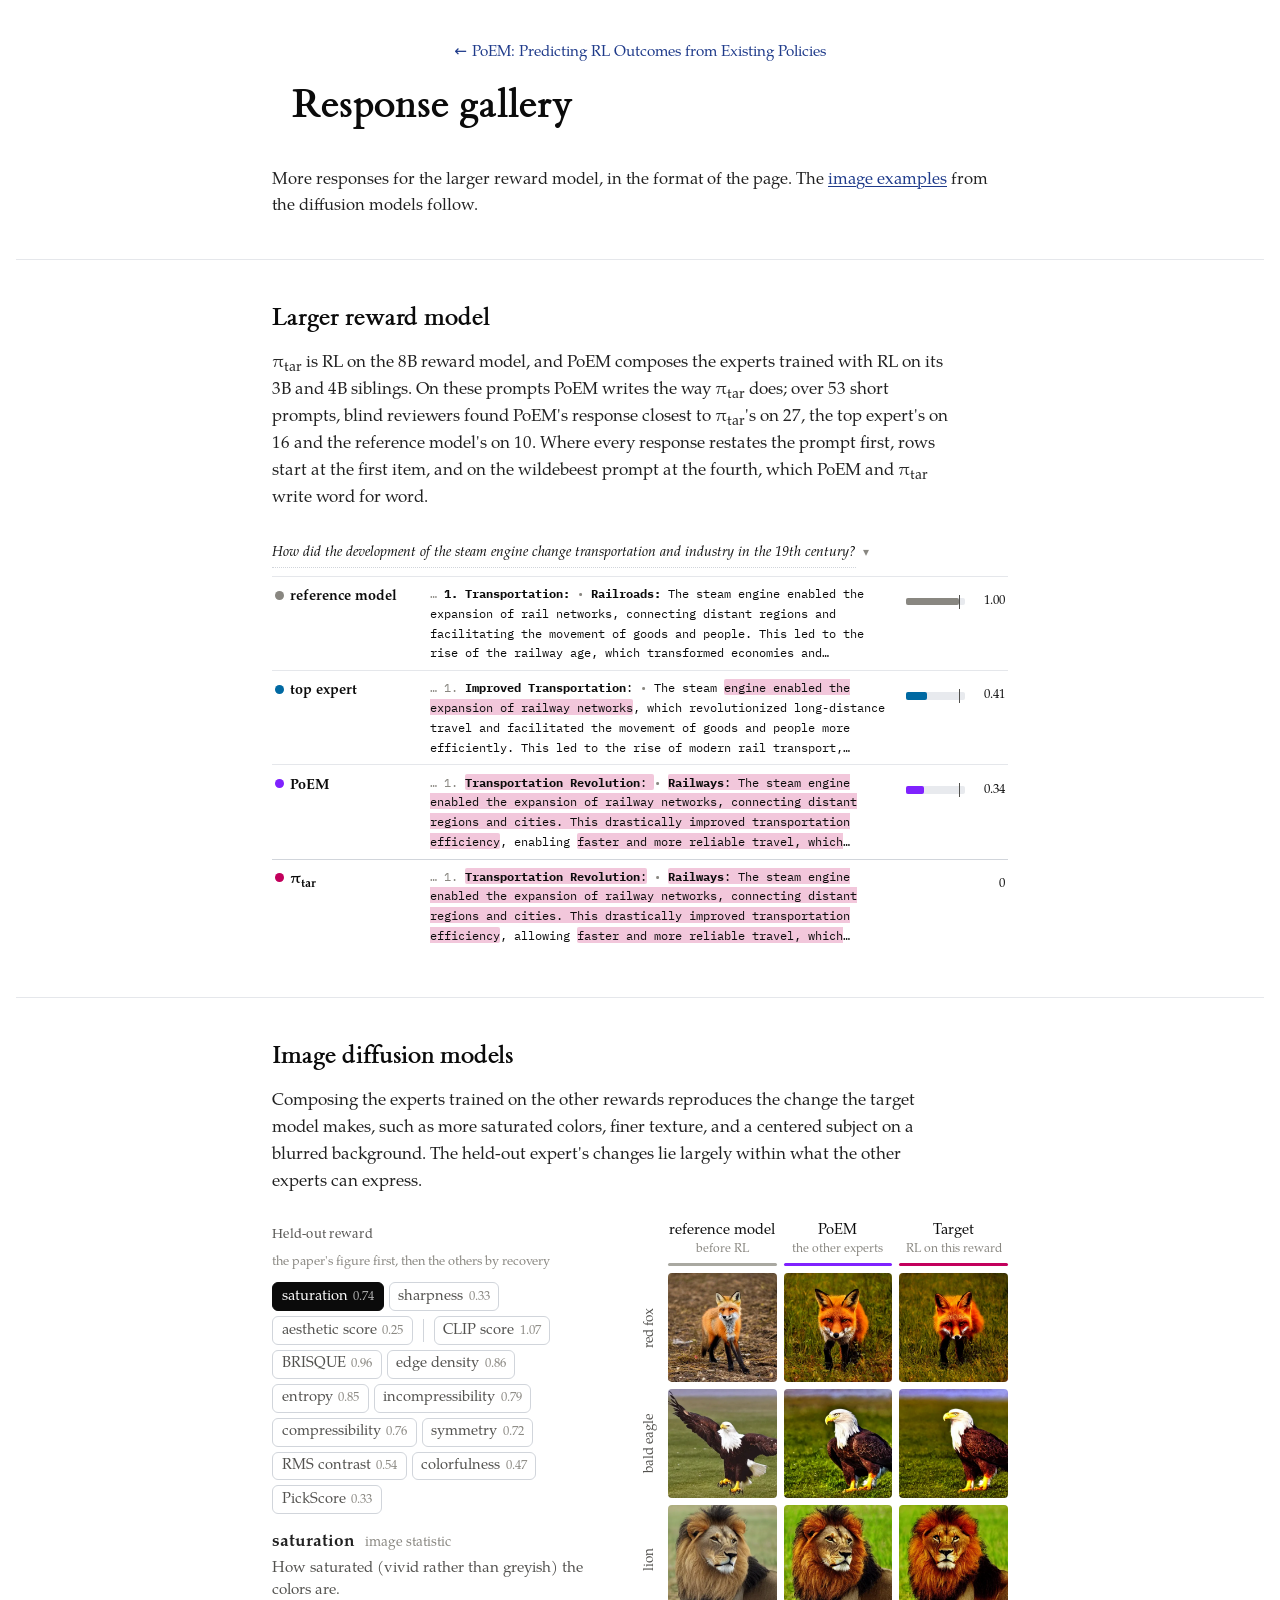
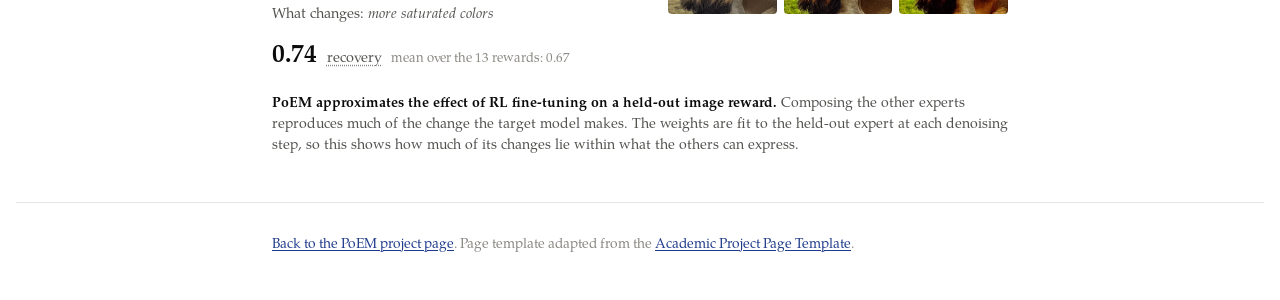
==== gallery.html @ 6954537d "PoEM project page Co-Authored-By: Claude Opus 5.5 <noreply@anthropic.com>" ====
<!doctype html>
<html lang="en">
<head>
<script>document.documentElement.setAttribute("data-theme", "light");</script>

<meta charset="utf-8">
<meta name="viewport" content="width=device-width, initial-scale=1, viewport-fit=cover">
<title>PoEM response gallery</title>
<meta name="description" content="More held-out responses from the PoEM paper, and the image diffusion examples.">
<style>:root{color-scheme:light;padding-top:env(safe-area-inset-top,0px);padding-bottom:env(safe-area-inset-bottom,0px)}
body{margin:0;font:14px system-ui,sans-serif}img{max-width:100%}[hidden]{display:none!important}</style>
<link rel="preconnect" href="https://fonts.googleapis.com">
<link rel="preconnect" href="https://fonts.gstatic.com" crossorigin>
<link rel="stylesheet" href="https://fonts.googleapis.com/css2?family=IBM+Plex+Mono:ital,wght@0,400;0,600;1,400&display=swap">
<link rel="stylesheet" href="static/css/fonts.css">
<link rel="stylesheet" href="static/css/site.css">
<link rel="stylesheet" href="static/css/diffusion.css">
<link rel="stylesheet" href="static/css/lineup.css">
<link rel="stylesheet" href="static/css/v4viz.css">
<link rel="stylesheet" href="static/css/paper.css">
<link rel="stylesheet" href="static/css/simple.css">
<link rel="stylesheet" href="static/css/typography.css">
<link rel="stylesheet" href="static/css/etbook.css">
<style>:root{--serif:"Iowan Old Style", "Iowan Old Style BT", "Pagella Web", Palatino, Georgia, serif;}h1,h2,h3{font-family:"ET Book", "Pagella Web", Palatino, Georgia, serif;}body{font-size:17px;line-height:27px;}</style>
</head>
<body>
<div class="page">

<header class="hero hero-gallery">
  <p class="back"><a href="./">PoEM: Predicting RL Outcomes from Existing Policies</a></p>
  <h1>Response gallery</h1>
  <div class="tldr">
    More responses for the larger reward model, in the format of the page. The <a href="#images">image examples</a> from the diffusion models follow.
  </div>
</header>

<section class="section" id="larger-rm">
  <div class="measure">
    <h2>Larger reward model</h2>
    <div class="prose">
      <p>π<sub>tar</sub> is RL on the 8B reward model, and PoEM composes the experts trained with RL on its 3B and 4B siblings. On these prompts PoEM writes the way π<sub>tar</sub> does; over 53 short prompts, blind reviewers found PoEM's response closest to π<sub>tar</sub>'s on 27, the top expert's on 16 and the reference model's on 10. Where every response restates the prompt first, rows start at the first item, and on the wildebeest prompt at the fourth, which PoEM and π<sub>tar</sub> write word for word.</p>
    </div>
  </div>
  <figure class="band">
    <div class="fig-body" data-component="lineup" data-src="static/data/lineup.json" data-set="gallery_bigrm"></div>
  </figure>
</section>

<section class="section" id="images">
  <div class="measure">
    <h2>Image diffusion models</h2>
    <div class="prose">
      <p>Composing the experts trained on the other rewards reproduces the change the target model makes, such as more saturated colors, finer texture, and a centered subject on a blurred background. The held-out expert's changes lie largely within what the other experts can express.</p>
    </div>
  </div>
  <figure class="band">
    <div class="fig-body" data-component="diffusion" data-src="static/data/diffusion.json"></div>
    <figcaption id="cap-diffusion"><b>PoEM approximates the effect of RL fine-tuning on a held&#8209;out image reward.</b> Composing the other experts reproduces much of the change the target model makes. The weights are fit to the held&#8209;out expert at each denoising step, so this shows how much of its changes lie within what the others can express.</figcaption>
  </figure>
</section>

<footer class="footer">
  <div class="measure">
    <p><a href="./">Back to the PoEM project page</a>. Page template adapted from the
    <a href="https://github.com/eliahuhorwitz/Academic-project-page-template" target="_blank" rel="noopener">Academic Project Page Template</a>.</p>
  </div>
</footer>

</div>
<script src="static/js/math.js"></script>
<script src="static/js/site.js"></script>
<script src="static/js/lineup.js"></script>
<script src="static/js/diffusion.js"></script>
</body>
</html>
---- static/css/fonts.css ----
@font-face {
  font-family: 'Pagella Web';
  font-style: normal;
  font-weight: 400;
  font-display: swap;
  src: url([data-uri]) format('woff2');
}
@font-face {
  font-family: 'Pagella Web';
  font-style: italic;
  font-weight: 400;
  font-display: swap;
  src: url([data-uri]) format('woff2');
}
@font-face {
  font-family: 'Pagella Web';
  font-style: normal;
  font-weight: 700;
  font-display: swap;
  src: url([data-uri]) format('woff2');
}
@font-face {
  font-family: 'Pagella Web';
  font-style: italic;
  font-weight: 700;
  font-display: swap;
  src: url([data-uri]) format('woff2');
}
---- static/css/site.css ----
:root {
  --bg: #ffffff;
  --surface: #f4f5f7;
  --surface-2: #eaecef;
  --ink: #16181d;
  --ink-2: #454a54;
  --muted: #6b7280;
  --line: #e5e7eb;
  --line-2: #d4d6db;
  --accent: #1e3a8a;
  --eyebrow: #0f766e;
  --focus: #2563eb;

  --ref: #a8a29e;
  --ref-strong: #78716c;
  --e1: #0069a2;
  --e2: #da7700;
  --poem: #7f22fe;
  --tar: #e30076;
  --poem-ink: #5d0ec0;
  --tar-ink: #c2005c;
  --e1-ink: #005986;
  --e2-ink: #953d00;

  --serif: 'Pagella Web', 'TeX Gyre Pagella', 'Palatino Linotype', Palatino, 'URW Palladio L', 'Book Antiqua', Georgia, serif;
  --mono: 'IBM Plex Mono', ui-monospace, 'SF Mono', Menlo, Consolas, 'Liberation Mono', monospace;

  --measure: 46rem;
  --prose: 39rem;
  --band: 60rem;
  --step--1: 0.875rem;
  --step-0: 1.0625rem;
  --step-1: 1.25rem;
  --step-2: 1.6rem;
  --step-3: clamp(1.9rem, 4.2vw, 2.65rem);
}
@media (prefers-color-scheme: dark) {
  :root:not([data-theme="light"]) {
    --bg: #15171c; --surface: #1c1f26; --surface-2: #252932;
    --ink: #ecebe7; --ink-2: #c5c2bb; --muted: #9b978f; --line: #2b2f37; --line-2: #3a3f49;
    --accent: #a5b8f3; --focus: #93b4ff; --eyebrow: #5fd0c2;
    --ref: #8a8580; --ref-strong: #a8a29e;
    --e1: #1a8ad0; --e2: #da7700; --poem: #9b5cff; --tar: #ef3f97;
    --poem-ink: #c4a7ff; --tar-ink: #f9a8d4; --e1-ink: #7dd3fc; --e2-ink: #fdba74;
    color-scheme: dark;
  }
}
:root[data-theme="dark"] {
  --bg: #15171c; --surface: #1c1f26; --surface-2: #252932;
  --ink: #ecebe7; --ink-2: #c5c2bb; --muted: #9b978f; --line: #2b2f37; --line-2: #3a3f49;
  --accent: #a5b8f3; --focus: #93b4ff; --eyebrow: #5fd0c2;
  --ref: #8a8580; --ref-strong: #a8a29e;
  --e1: #1a8ad0; --e2: #da7700; --poem: #9b5cff; --tar: #ef3f97;
  --poem-ink: #c4a7ff; --tar-ink: #f9a8d4; --e1-ink: #7dd3fc; --e2-ink: #fdba74;
  color-scheme: dark;
}

html { background: var(--bg); }
body {
  background: var(--bg);
  color: var(--ink);
  font-family: var(--serif);
  font-size: var(--step-0);
  line-height: 1.65;
  -webkit-font-smoothing: antialiased;
  text-rendering: optimizeLegibility;
}
.page {
  padding-left: max(16px, env(safe-area-inset-left, 0px));
  padding-right: max(16px, env(safe-area-inset-right, 0px));
}
a { color: var(--accent); text-decoration-thickness: 1px; text-underline-offset: 2px; }
a:hover { text-decoration-thickness: 2px; }
:focus-visible { outline: 2px solid var(--focus); outline-offset: 2px; border-radius: 3px; }
h1, h2, h3 { font-family: var(--serif); text-wrap: balance; color: var(--ink); }
p { margin: 0; }
p + p { margin-top: 0.9rem; }
em, i { font-style: italic; }
b, strong { font-weight: bold; }
sub, sup { line-height: 0; }
.num { font-variant-numeric: tabular-nums lining-nums; }

.role { white-space: nowrap; }
.role::before {
  content: ""; display: inline-block; width: 0.55em; height: 0.55em; border-radius: 2px;
  margin-right: 0.28em; vertical-align: 0.08em; background: var(--sw, var(--ink));
}
.role.ref { --sw: var(--ref); }
.role.e1 { --sw: var(--e1); color: var(--e1-ink); }
.role.e2 { --sw: var(--e2); color: var(--e2-ink); }
.role.poem { --sw: var(--poem); color: var(--poem-ink); }
.role.tar { --sw: var(--tar); color: var(--tar-ink); }

.measure { max-width: var(--measure); margin-inline: auto; }
.band { max-width: var(--measure); margin-inline: auto; }

.section { border-top: 1px solid var(--line); padding-block: 2.6rem 2.8rem; }
.section > .measure > h2, .section h2.sec {
  font-size: var(--step-2); line-height: 1.2; margin: 0 0 1.1rem; letter-spacing: -0.005em; font-weight: bold;
}
.lead { font-size: 1.12rem; color: var(--ink-2); }
.prose { display: grid; gap: 0.9rem; max-width: var(--prose); }
.prose p + p { margin-top: 0; }

.takeaway {
  max-width: var(--prose);
  margin-top: 1.6rem; padding: 0.7rem 1rem 0.75rem; border-radius: 6px;
  background: var(--surface); color: var(--ink-2); font-size: 0.98rem; line-height: 1.6;
}
.takeaway p { margin: 0; }

.hero { padding-block: 3.6rem 2.4rem; text-align: center; }
.hero h1 { font-size: var(--step-3); line-height: 1.2; margin: 0 auto 1.3rem; max-width: 52rem; font-weight: bold; }
@media (max-width: 600px) { .hero h1 { font-size: min(1.9rem, calc((100vw - 32px) / 15)); } }
.authors { font-size: 1.12rem; line-height: 1.85; display: flex; flex-wrap: wrap; justify-content: center; gap: 0 1.1rem; }
.authors a { text-decoration: none; }
.authors a:hover { text-decoration: underline; }
.affil { font-size: 0.98rem; color: var(--ink-2); margin-top: 0.15rem; }
.links { display: flex; flex-wrap: wrap; justify-content: center; gap: 0.5rem; margin-top: 1.4rem; }
.btn {
  display: inline-flex; align-items: center; gap: 0.4rem; font: inherit; font-size: 0.98rem; color: var(--ink-2);
  border: 1px solid var(--line-2); border-radius: 6px; padding: 0.32rem 0.95rem; text-decoration: none; background: transparent;
  cursor: pointer; transition: color 0.15s ease, border-color 0.15s ease;
}
.btn:hover { color: var(--accent); border-color: var(--accent); text-decoration: none; }
.btn .soon { font-size: 0.75rem; color: var(--muted); letter-spacing: 0.04em; }
.btn[data-placeholder] { pointer-events: none; border-style: dashed; }
.tldr {
  max-width: var(--measure); margin: 2.2rem auto 0; text-align: left;
  border-top: 1px solid var(--line); border-bottom: 1px solid var(--line); padding: 1.15rem 0.2rem 1.2rem;
  font-size: 1.04rem; line-height: 1.6;
}
.tldr .lbl { display: block; font-size: 1rem; font-weight: bold; color: var(--eyebrow); margin-bottom: 0.35rem; }

figure { margin: 1.6rem auto 0; }
.section > figure:first-child { margin-top: 0; }
figure.band { max-width: var(--measure); }
figure.band.band-demo { max-width: var(--band); }
.fig-body { min-width: 0; }
figcaption, .caption {
  max-width: var(--measure); margin: 0.85rem auto 0; font-size: 0.92rem; line-height: 1.55; color: var(--ink-2);
}
figcaption b:first-child, .caption b:first-child { color: var(--ink); }
.panel { background: var(--surface); border-radius: 10px; padding: 1.1rem 1.2rem; }
svg { overflow: visible; }
svg text { font-family: var(--serif); fill: var(--ink); }
.scroll-x { overflow-x: auto; -webkit-overflow-scrolling: touch; }

.eq { display: block; text-align: center; margin: 1.3rem auto; max-width: var(--measure); overflow-x: auto; overflow-y: hidden; color: var(--ink); padding-block: 0.2rem; }
.eq svg { max-width: none; }
.eq .eq-narrow { display: none; }
@media (max-width: 640px) { .eq .eq-wide { display: none; } .eq .eq-narrow { display: inline; } }
.eq-note { display: block; text-align: center; font-size: 0.88rem; color: var(--muted); margin-top: -0.6rem; margin-bottom: 1.2rem; }
.m { color: inherit; white-space: nowrap; }
.m svg { display: inline-block; }

.controls { display: flex; flex-wrap: wrap; gap: 0.6rem 1.2rem; align-items: center; }
.seg { display: inline-flex; border: 1px solid var(--line-2); border-radius: 7px; overflow: hidden; flex-wrap: wrap; }
.seg button {
  font: inherit; font-size: 0.92rem; color: var(--ink-2); background: transparent; border: 0; padding: 0.3rem 0.8rem; cursor: pointer;
  border-right: 1px solid var(--line-2);
}
.seg button:last-child { border-right: 0; }
.seg button[aria-pressed="true"] { background: var(--ink); color: var(--bg); }
.seg button:hover:not([aria-pressed="true"]) { background: var(--surface-2); }
label.ctl { font-size: 0.92rem; color: var(--ink-2); display: inline-flex; align-items: center; gap: 0.5rem; }
select {
  font: inherit; font-size: 0.92rem; color: var(--ink); background: var(--bg); border: 1px solid var(--line-2); border-radius: 6px;
  padding: 0.25rem 0.5rem; max-width: 100%;
}
input[type="range"] { accent-color: var(--ink); min-height: 24px; }
.hint { font-size: 0.86rem; color: var(--muted); }

.tip {
  position: fixed; z-index: 50; pointer-events: none; max-width: 18rem; padding: 0.45rem 0.6rem; border-radius: 6px;
  background: var(--ink); color: var(--bg); font-size: 0.84rem; line-height: 1.4; box-shadow: 0 4px 14px rgb(0 0 0 / 0.18);
}
.tip b { color: var(--bg); }

.resp { font-family: var(--mono); font-size: 0.84rem; line-height: 1.5; white-space: pre-wrap; overflow-wrap: anywhere; color: var(--ink); }

.bib-head { display: flex; align-items: center; justify-content: space-between; gap: 1rem; margin-bottom: 0.8rem; }
.bib-head h2 { margin: 0; font-size: var(--step-2); }
pre.bib {
  font-family: var(--mono); font-size: 0.84rem; line-height: 1.5;
  color: var(--ink-2); border: 1px solid var(--line); border-radius: 6px; padding: 0.9rem 1rem; overflow-x: auto; margin: 0; background: transparent;
}

.footer { border-top: 1px solid var(--line); padding-block: 1.8rem 2.6rem; font-size: 0.86rem; color: var(--muted); }

@media (prefers-reduced-motion: reduce) {
  *, *::before, *::after { animation-duration: 0.01ms !important; transition-duration: 0.01ms !important; scroll-behavior: auto !important; }
}

@media (max-width: 600px) {
  .hero { padding-block: 2.4rem 1.8rem; }
  .section { padding-block: 2rem 2.2rem; }
  .panel { padding: 0.9rem 0.8rem; border-radius: 8px; }
  .fig-body summary { padding-block: 0.35rem; }
}

:root { --poem-fit: color-mix(in srgb, var(--poem) 45%, #fff); }
figure.band-wide { max-width: 76rem; }
.sub { font-size: var(--step-1); line-height: 1.3; margin: 2.2rem 0 0.7rem; font-weight: bold; }
.table-wrap { margin: 1.4rem 0 0.4rem; }
table.results { width: 100%; border-collapse: collapse; font-size: 0.92rem; font-variant-numeric: tabular-nums lining-nums; }

table.results th, table.results td { padding: 0.32rem 0.55rem; border-bottom: 1px solid var(--line); text-align: right; white-space: nowrap; }
table.results thead th { color: var(--muted); font-weight: bold; font-size: 0.84rem; border-bottom: 1px solid var(--line-2); }
table.results thead tr:first-child th[colspan] { text-align: center; border-bottom: 1px solid var(--line); }
table.results tbody th { text-align: left; color: var(--ink); }
table.results td.best { color: var(--ink); font-weight: bold; }
table.results td.ref, table.results th.ref { color: var(--muted); }
table.results.bases td { white-space: normal; text-align: left; }
table.results.bases td:nth-child(2) { text-align: right; }
table.results.bases th { white-space: nowrap; }
table.results.bases thead th { text-align: left; }
table.results.bases thead th:nth-child(2) { text-align: right; }
@media (max-width: 600px) { table.results.bases { font-size: 0.84rem; } table.results.bases th, table.results.bases td { padding: 0.3rem 0.35rem; } }
.section > figure + .measure > .prose:first-child { margin-top: 1.9rem; }
.table-wrap + .prose { margin-top: 1.4rem; }
.table-wrap + .caption + .prose { margin-top: 1.6rem; }
@media (max-width: 600px) {

  .table-wrap {
    background:
      linear-gradient(90deg, var(--bg) 30%, transparent) left center / 24px 100% no-repeat local,
      linear-gradient(270deg, var(--bg) 30%, transparent) right center / 24px 100% no-repeat local,
      radial-gradient(farthest-side at 0 50%, color-mix(in srgb, var(--ink) 20%, transparent), transparent) left center / 12px 100% no-repeat scroll,
      radial-gradient(farthest-side at 100% 50%, color-mix(in srgb, var(--ink) 20%, transparent), transparent) right center / 12px 100% no-repeat scroll;
  }
}

details.more { margin: 1.4rem auto 0; }
details.more > summary { cursor: pointer; padding: 0.7rem 0; color: var(--ink-2); font-size: 0.95rem; list-style-position: inside;
  max-width: var(--measure); margin-inline: auto; border-top: 1px solid var(--line); border-bottom: 1px solid var(--line); }
details.more > summary:hover { color: var(--accent); }
details.more[open] > summary { color: var(--ink); }
details.more > figure.band:last-child { margin-bottom: 1.4rem; }
.more-link { margin-top: 1rem; }
.hero-gallery { padding-block: 2.4rem 1.2rem; }
.hero-gallery .back { font-size: 0.95rem; margin: 0 0 0.8rem; }
.hero-gallery .back a { text-decoration: none; }
.hero-gallery .back a::before { content: "‹ "; }
.hero-gallery h1 { font-size: var(--step-3); margin: 0 0 0.6rem; }
.hero-gallery .tldr { margin-top: 1.2rem; }

.side-toc { display: none; }
@media (min-width: 1200px) {
  .toc-layout { display: grid; grid-template-columns: minmax(0, 1fr) minmax(0, var(--measure)) minmax(0, 1fr); column-gap: 2rem; }
  .toc-main { grid-column: 2; grid-row: 1; min-width: 0; }
  .side-toc {
    display: flex; flex-direction: column; grid-column: 1; grid-row: 1; justify-self: end; align-self: start;
    position: sticky; top: 2rem; width: 11rem; margin-top: 2.6rem; font-size: 0.9rem; line-height: 1.35;
  }
  .side-toc a { display: block; padding: 0.38rem 0 0.38rem 0.85rem; color: var(--muted); border-left: 1px solid var(--line-2); text-decoration: none; }
  .side-toc a:hover, .side-toc a[aria-current] { color: var(--accent); border-left: 2px solid var(--accent); padding-left: calc(0.85rem - 1px); }
}
---- static/css/diffusion.css ----
.c-diffusion { max-width: var(--measure); margin-inline: auto; }
.c-diffusion .cd-lbl { font-size: 0.82rem; letter-spacing: 0.02em; color: var(--ink-2); }

.c-diffusion .cd-lblrow { display: flex; flex-wrap: wrap; justify-content: center; align-items: baseline; gap: 0 0.7rem; margin-bottom: 0.4rem; }
.c-diffusion .cd-lblnote { font-size: 0.8rem; color: var(--muted); }

.c-diffusion .cd-chips { display: flex; flex-wrap: wrap; justify-content: center; gap: 5px; border: 0; border-radius: 0; overflow: visible; }
.c-diffusion .cd-chips button,
.c-diffusion .cd-chips button:last-child { border: 1px solid var(--line-2); border-radius: 6px; padding: 0.15rem 0.55rem; line-height: 1.5; }
.c-diffusion .cd-chips button[aria-pressed="true"] { border-color: var(--ink); }
.c-diffusion .cd-cv { margin-left: 0.4em; font-size: 0.86em; color: var(--muted); font-variant-numeric: tabular-nums lining-nums; }
.c-diffusion .cd-chips button[aria-pressed="true"] .cd-cv { color: color-mix(in srgb, var(--bg) 70%, var(--ink)); }
.c-diffusion .cd-sep { width: 1px; align-self: stretch; margin: 3px 5px; background: var(--line-2); }
.c-diffusion .cd-select { display: none; }
.c-diffusion .cd-select select { width: 100%; min-height: 2.25rem; }

.c-diffusion .cd-info { display: grid; max-width: 36rem; margin: 0.75rem auto 0; }
.c-diffusion .cd-ib {
  grid-area: 1 / 1; visibility: hidden; display: grid; grid-template-columns: minmax(0, 1fr) auto; gap: 0.5rem 1.5rem; align-items: start;
}
.c-diffusion .cd-ib.on { visibility: visible; }
.c-diffusion .cd-txt { display: grid; gap: 0.15rem; line-height: 1.45; }
.c-diffusion p + p { margin-top: 0; }
.c-diffusion .cd-name b { font-size: 1.08rem; }
.c-diffusion .cd-kind { margin-left: 0.6rem; font-size: 0.86rem; color: var(--muted); }
.c-diffusion .cd-desc { font-size: 0.95rem; color: var(--ink-2); }
.c-diffusion .cd-look { font-size: 0.9rem; color: var(--ink-2); }
.c-diffusion .cd-stat { display: flex; flex-direction: column; align-items: flex-end; text-align: right; line-height: 1.3; }
.c-diffusion .cd-val { font-size: 1.9rem; line-height: 1; font-weight: bold; color: var(--ink); font-variant-numeric: tabular-nums lining-nums; }
.c-diffusion .cd-dag {
  position: relative; top: -0.85em; margin-left: 0.1em; font-size: 0.5em; font-weight: normal; color: var(--muted); text-decoration: none;
}
.c-diffusion .cd-dag:hover { color: var(--accent); }
.c-diffusion .cd-term {
  font: inherit; background: none; border: 0; padding: 0; margin-top: 0.3rem; font-size: 0.9rem; color: var(--ink-2); cursor: help;
  text-decoration: underline dotted var(--muted); text-underline-offset: 3px;
}
.c-diffusion .cd-term[aria-expanded="true"] { text-decoration-style: solid; }
.c-diffusion .cd-mean { font-size: 0.82rem; color: var(--muted); white-space: nowrap; }
.c-diffusion .cd-def { margin: 0.6rem auto 0; color: var(--ink-2); max-width: 36rem; }

.c-diffusion img { display: block; width: 100%; aspect-ratio: 1 / 1; height: auto; object-fit: cover; background: var(--surface-2); transition: opacity 0.2s ease; }
.c-diffusion img.pending { opacity: 0.55; }
.c-diffusion .cd-note { margin: 0.75rem auto 0; max-width: 26.5rem; }

.c-diffusion .cd-grid {
  display: grid; grid-template-columns: 1.3rem repeat(3, minmax(0, 1fr)); gap: 7px; max-width: 26.5rem; margin: 1rem auto 0;
}
.c-diffusion .cd-head { display: flex; flex-direction: column; text-align: center; line-height: 1.25; min-width: 0; }
.c-diffusion .cd-hl { font-size: 0.92rem; color: var(--ink); }
.c-diffusion .cd-sub { font-size: 0.76rem; color: var(--muted); margin: 0.1rem 0 0.4rem; text-wrap: balance; }
.c-diffusion .cd-rule { display: block; height: 3px; border-radius: 2px; margin-top: auto; background: var(--sw); }
.c-diffusion .ref { --sw: var(--ref); }
.c-diffusion .poem { --sw: var(--poem); }
.c-diffusion .tar { --sw: var(--tar); }
.c-diffusion .cd-rowlab { display: flex; align-items: center; justify-content: center; min-width: 0; }
.c-diffusion .cd-rowlab span { writing-mode: vertical-rl; transform: rotate(180deg); white-space: nowrap; font-size: 0.84rem; color: var(--ink-2); }
.c-diffusion .cd-tile { border-radius: 4px; }

@media (max-width: 600px) {
  .c-diffusion .cd-chips, .c-diffusion .cd-lblnote { display: none; }
  .c-diffusion .cd-lblrow { justify-content: flex-start; }
  .c-diffusion .cd-select { display: block; }
  .c-diffusion .cd-info { margin-top: 0.9rem; }
  .c-diffusion .cd-ib { grid-template-columns: minmax(0, 1fr); gap: 0.5rem; }
  .c-diffusion .cd-ib:not(.on) { display: none; }
  .c-diffusion .cd-stat { flex-direction: row; flex-wrap: wrap; align-items: baseline; gap: 0.2rem 0.5rem; text-align: left; }
  .c-diffusion .cd-val { font-size: 1.5rem; }
  .c-diffusion .cd-term { margin-top: 0; }
  .c-diffusion .cd-grid { grid-template-columns: 1.15rem repeat(3, minmax(0, 1fr)); gap: 5px; margin-top: 1rem; }
  .c-diffusion .cd-hl { font-size: 0.84rem; }
  .c-diffusion .cd-sub { font-size: 0.72rem; margin-bottom: 0.35rem; }
  .c-diffusion .cd-rowlab span { font-size: 0.82rem; }
}

@media (min-width: 701px) {
  .c-diffusion {
    display: grid; grid-template-columns: minmax(0, 1fr) minmax(0, 23rem); column-gap: 1.6rem; align-items: start;
    grid-template-areas: "pick grid" "info grid" "def grid" "note note";
  }
  .c-diffusion .cd-pick { grid-area: pick; }
  .c-diffusion .cd-lblrow, .c-diffusion .cd-chips { justify-content: flex-start; }
  .c-diffusion .cd-lblnote { flex-basis: 100%; }
  .c-diffusion .cd-info { grid-area: info; margin: 1rem 0 0; max-width: none; }
  .c-diffusion .cd-ib { grid-template-columns: minmax(0, 1fr); gap: 0.5rem; }
  .c-diffusion .cd-stat { flex-direction: row; flex-wrap: wrap; align-items: baseline; gap: 0.2rem 0.6rem; text-align: left; }
  .c-diffusion .cd-val { font-size: 1.6rem; }
  .c-diffusion .cd-term { margin-top: 0; }
  .c-diffusion .cd-def { grid-area: def; margin: 0.6rem 0 0; }
  .c-diffusion .cd-grid { grid-area: grid; margin: 0; max-width: 23rem; width: 100%; }
  .c-diffusion .cd-note { grid-area: note; }
}
---- static/css/lineup.css ----
.c-lineup { font-size: var(--step--1); color: var(--ink-2); }

.c-lineup .ln-pick { position: relative; margin: 0 0 0.35rem; }
.c-lineup .ln-cur { display: flex; align-items: baseline; gap: 0.45rem; width: 100%; padding: 0.15rem 0; font: inherit; font-style: italic; color: var(--ink);
  text-align: left; background: none; border: 0; cursor: pointer; }
.c-lineup .ln-q { display: -webkit-box; -webkit-line-clamp: 2; -webkit-box-orient: vertical; overflow: hidden; border-bottom: 1px dotted var(--line-2); }
.c-lineup .ln-cur:hover .ln-q, .c-lineup .ln-cur[aria-expanded="true"] .ln-q { border-bottom-color: var(--ink-2); }
.c-lineup .ln-chev { flex: none; font-style: normal; color: var(--muted); font-size: 0.85em; }
.c-lineup .ln-menu { position: absolute; z-index: 5; left: 0; right: 0; top: 100%; margin: 0.2rem 0 0; padding: 0.25rem 0; list-style: none;
  background: #fff; border: 1px solid var(--line-2); border-radius: 4px; box-shadow: 0 6px 18px rgba(15, 23, 42, 0.08); }
.c-lineup .ln-menu li { padding: 0.35rem 0.7rem; font-style: italic; color: var(--ink-2); cursor: pointer; white-space: nowrap; overflow: hidden; text-overflow: ellipsis; }
.c-lineup .ln-menu li:hover, .c-lineup .ln-menu li:focus { color: var(--ink); outline: none; text-decoration: underline; text-decoration-color: var(--line-2); }
.c-lineup .ln-menu li[aria-selected="true"] { color: var(--ink); font-weight: 600; }
.c-lineup .ln-prompt { margin: 0 0 0.35rem; font-style: italic; color: var(--ink); cursor: pointer; display: -webkit-box; -webkit-line-clamp: 2; -webkit-box-orient: vertical; overflow: hidden; }
.c-lineup .ln-prompt.open { display: block; }
.c-lineup .ln-row { display: grid; grid-template-columns: 8.9rem minmax(0, 1fr) 6.2rem; column-gap: 0.8rem; align-items: start; width: 100%;
  box-sizing: border-box; text-align: left; font: inherit; color: inherit; background: transparent; border: 0; border-top: 1px solid var(--line);
  padding: 0.45rem 0.2rem; cursor: pointer; border-radius: 0; }
.c-lineup .ln-row:hover { background: none; }
.c-lineup .ln-row:focus-visible { outline: 2px solid var(--focus, #1e3a8a); outline-offset: -2px; }
.c-lineup .ln-row.r-tar { border-top-color: var(--line-2); }
.c-lineup .ln-who b { display: block; font-weight: 600; font-size: 0.9rem; color: var(--ink); }
.c-lineup .ln-who b::before { content: ""; display: inline-block; width: 0.55rem; height: 0.55rem; border-radius: 50%; margin-right: 0.4rem; background: var(--rc); vertical-align: 0.05rem; }
.c-lineup .ln-who small { display: block; font-size: 0.76rem; color: var(--muted); padding-left: 0.95rem; font-variant-numeric: tabular-nums; }
.c-lineup .r-ref { --rc: var(--ref-strong); } .c-lineup .r-e1, .c-lineup .r-top { --rc: var(--e1); } .c-lineup .r-e2 { --rc: var(--e2); }
.c-lineup .r-poem { --rc: var(--poem); } .c-lineup .r-tar { --rc: var(--tar); }
.c-lineup .ln-txt { font-family: var(--mono); font-size: 0.77rem; line-height: 1.6; color: var(--ink); display: -webkit-box; -webkit-line-clamp: 4; -webkit-box-orient: vertical; overflow: hidden; }
.c-lineup .is-open .ln-txt { display: block; white-space: pre-wrap; overflow-wrap: anywhere; }
.c-lineup .ln-md { color: var(--muted); }
.c-lineup .ln-kl { display: flex; align-items: center; gap: 0.4rem; padding-top: 0.25rem; }
.c-lineup .ln-track { position: relative; flex: 1; height: 0.45rem; background: var(--surface-2); border-radius: 2px; }
.c-lineup .ln-track i { position: absolute; left: 0; top: 0; bottom: 0; background: var(--rc); border-radius: 2px; }
.c-lineup .ln-track u { position: absolute; top: -0.2rem; bottom: -0.2rem; width: 1px; background: var(--ink-2); }
.c-lineup .ln-kl em { font-style: normal; font-variant-numeric: tabular-nums; font-size: 0.8rem; color: var(--ink); min-width: 2.1rem; text-align: right; margin-left: auto; }
.c-lineup mark.ln-m { color: inherit; background: color-mix(in srgb, var(--tar) 22%, transparent); border-radius: 2px; }
.c-lineup mark.ln-b { color: inherit; background: none; text-decoration: underline 1.5px var(--tar-ink); text-underline-offset: 0.18em; }
@media (max-width: 640px) {
  .c-lineup .ln-row { grid-template-columns: minmax(0, 1fr) 7rem; row-gap: 0.25rem; }
  .c-lineup .ln-txt { grid-column: 1 / -1; grid-row: 2; }
  .c-lineup .ln-who small { display: inline; padding-left: 0.5rem; }
  .c-lineup .ln-who b { display: inline; }
}
---- static/css/v4viz.css ----
:root { --s3-R: #c2570c; --s3-Phi: #0069a2; }
@media (prefers-color-scheme: dark) { :root:not([data-theme="light"]) { --s3-R: #d9732a; --s3-Phi: #3d9be0; } }
:root[data-theme="dark"] { --s3-R: #d9732a; --s3-Phi: #3d9be0; }

.s3-btn {
  font: inherit; font-size: 0.9rem; color: var(--ink-2); background: transparent; border: 1px solid var(--line-2); border-radius: 6px;
  padding: 0.22rem 0.75rem; cursor: pointer;
}
.s3-btn:hover { border-color: var(--ink-2); color: var(--ink); }
.s3-btn[aria-pressed="true"] { background: var(--ink); color: var(--bg); border-color: var(--ink); }

.c-space3d { font-size: var(--step--1); color: var(--ink-2); }
.c-space3d .s3-ctl { display: flex; flex-wrap: wrap; gap: 0.5rem 0.8rem; align-items: center; margin-bottom: 0.7rem; }
.c-space3d .s3-grid { display: grid; grid-template-columns: repeat(2, minmax(0, 1fr)); gap: 1.4rem; }
@media (max-width: 600px) { .c-space3d .s3-grid { grid-template-columns: minmax(0, 1fr); } }
.c-space3d .s3-head { display: flex; flex-direction: column; line-height: 1.35; margin-bottom: 0.2rem; }
.c-space3d .s3-head b { color: var(--ink); font-size: 1rem; }
.c-space3d .s3-head span { color: var(--muted); }
.c-space3d .s3-head .s3-share { color: var(--ink-2); }
.c-space3d .s3-R .s3-head .s3-share b { color: var(--s3-R); }
.c-space3d .s3-Phi .s3-head .s3-share b { color: var(--s3-Phi); }
.c-space3d .s3-svg { display: block; width: 100%; height: auto; overflow: hidden; cursor: grab; touch-action: pan-y; user-select: none; -webkit-user-select: none; }
.c-space3d .s3-svg:active { cursor: grabbing; }
.c-space3d .s3-svg:focus:not(:focus-visible) { outline: none; }
.c-space3d .s3-unit { fill: none; stroke: var(--line-2); stroke-dasharray: 2 4; }
.c-space3d .s3-axis { stroke: var(--line-2); stroke-width: 1; }
.c-space3d .s3-axlbl { font-size: 11px; fill: var(--muted); }
.c-space3d .s3-dots circle { fill: var(--muted); opacity: 0.28; }
.c-space3d .s3-arrow line { stroke-width: 2; stroke-linecap: round; }
.c-space3d .s3-arrow circle { stroke: var(--bg); stroke-width: 1.2; }
.c-space3d .s3-R .s3-arrow line { stroke: var(--s3-R); }
.c-space3d .s3-R .s3-arrow circle { fill: var(--s3-R); }
.c-space3d .s3-Phi .s3-arrow line { stroke: var(--s3-Phi); }
.c-space3d .s3-Phi .s3-arrow circle { fill: var(--s3-Phi); }
.c-space3d .s3-arrow.on line { stroke-width: 3; }
.c-space3d .s3-origin { fill: var(--ink); }
.c-space3d .s3-name { font-size: 12.5px; fill: var(--ink); paint-order: stroke; stroke: var(--bg); stroke-width: 3px; stroke-linejoin: round; }
.c-space3d-tip table { border-collapse: collapse; margin-top: 0.25rem; }
.c-space3d-tip td { padding: 0 0.6rem 0 0; }
.c-space3d-tip .mut{ opacity: 0.75; }
.c-space3d .readout{ position: absolute !important; width: 1px; height: 1px; overflow: hidden; clip: rect(0 0 0 0); white-space: nowrap; }

.fig-n { font-weight: bold; color: var(--ink); margin-right: 0.15em; }
figcaption .fig-n + b, .caption .fig-n + b { color: var(--ink); }
.sn-ref { font-size: 0.68em; line-height: 0; position: relative; top: -0.55em; margin-left: 0.05em; color: var(--accent); font-variant-numeric: lining-nums; }
.sn { display: block; margin: 0.45rem 0 0.35rem 1.1rem; padding-left: 0.6rem; border-left: 2px solid var(--line-2); font-size: 0.86rem; line-height: 1.5; color: var(--muted); }
.sn .sn-n { font-size: 0.8em; margin-right: 0.35em; color: var(--accent); }
@media (min-width: 1200px) {
  .prose { position: relative; }
  .sn { display: inline; position: absolute; left: calc(100% + 2.4rem); width: 14rem; margin: 0.3rem 0 0; padding-left: 0; border-left: 0; }
}
---- static/css/paper.css ----
:root {
  --ink: #0b0b0b; --ink-2: #52514e; --muted: #898781; --line: #e5e7eb; --line-2: #d1d5db;
  --surface: #f3f4f6; --surface-2: #e8eaee;
  --ref: #a9a8a1; --ref-strong: #898781;
  --e1: #0069a2; --e2: #da7700; --poem: #7f22fe; --poem-ink: #5d0ec0; --tar: #c2005c; --tar-ink: #c2005c;
  --pgrpo: #e99638; --pgrpo-l: #f3bd82; --pgrpo-ink: #a35f12;
  --pdpo: #184f95; --pdpo-l: #6da7ec; --pdpo-ink: #184f95;
  --rmdiv: #0f7a55; --rmdiv-l: #45b58a; --rmdiv-ink: #0f7a55;
  --rmsky: #1e9dc8; --rmsky-l: #8fd3ea; --rmsky-ink: #177696;
  --math: #9b2d86; --tool: #0a8fb0; --corr: #2f9e44; --lenx: #3e3d3a;
  --star: #0b0b0b; --star2: #a9a8a1;
  --dtheta: #3a3a3a;
}
@media (prefers-color-scheme: dark) {
  :root:not([data-theme="light"]) {
    --ink: #eceae4; --ink-2: #c3c2b7; --muted: #9a988f; --line: #2e2d2a; --line-2: #45443f;
    --surface: #1d1c1a; --surface-2: #262522; --bg: #141412;
    --ref: #6f6e68; --ref-strong: #9a988f;
    --e1: #3d9be0; --e2: #f0a043; --poem: #a77bff; --poem-ink: #c4a7ff; --tar: #ff5aa5; --tar-ink: #ff8cc0;
    --pgrpo: #e99638; --pgrpo-l: #f6c994; --pgrpo-ink: #f6c994;
    --pdpo: #6da7ec; --pdpo-l: #9ec5f4; --pdpo-ink: #9ec5f4;
    --rmdiv: #45b58a; --rmdiv-l: #7fd0ad; --rmdiv-ink: #7fd0ad;
    --rmsky: #4fbde3; --rmsky-l: #8fd3ea; --rmsky-ink: #8fd3ea;
    --math: #d070b9; --tool: #3dbad8; --corr: #5cc46f; --lenx: #b8b6ad;
    --star: #eceae4; --star2: #6f6e68; --dtheta: #b8b6ad;
  }
}
:root[data-theme="dark"] {
  --ink: #eceae4; --ink-2: #c3c2b7; --muted: #9a988f; --line: #2e2d2a; --line-2: #45443f;
  --surface: #1d1c1a; --surface-2: #262522; --bg: #141412;
  --ref: #6f6e68; --ref-strong: #9a988f;
  --e1: #3d9be0; --e2: #f0a043; --poem: #a77bff; --poem-ink: #c4a7ff; --tar: #ff5aa5; --tar-ink: #ff8cc0;
  --pgrpo: #e99638; --pgrpo-l: #f6c994; --pgrpo-ink: #f6c994;
  --pdpo: #6da7ec; --pdpo-l: #9ec5f4; --pdpo-ink: #9ec5f4;
  --rmdiv: #45b58a; --rmdiv-l: #7fd0ad; --rmdiv-ink: #7fd0ad;
  --rmsky: #4fbde3; --rmsky-l: #8fd3ea; --rmsky-ink: #8fd3ea;
  --math: #d070b9; --tool: #3dbad8; --corr: #5cc46f; --lenx: #b8b6ad;
  --star: #eceae4; --star2: #6f6e68; --dtheta: #b8b6ad;
}
:root { --pgrpo-m: #f3bd82; --grpo-ramp: #b84d1d; }
@media (prefers-color-scheme: dark) { :root:not([data-theme="light"]) { --pgrpo-m: #f8dcb8; --grpo-ramp: #f6c994; } }
:root[data-theme="dark"] { --pgrpo-m: #f8dcb8; --grpo-ramp: #f6c994; }
html, body { background: var(--bg); }
---- static/css/simple.css ----
.links { gap: 0 1.4rem; }
.links .btn, .toc-main .more-link .btn { border: 0; padding: 0; border-radius: 0; background: none; color: var(--ink);
  text-decoration: underline; text-decoration-thickness: 1px; text-underline-offset: 3px; font-size: 1rem; }
.links .btn:hover { color: var(--ink); text-decoration-thickness: 2px; }
.tldr { border: 0; padding-inline: 0; }
.tldr .lbl { display: inline; color: var(--ink); margin: 0 0.4em 0 0; font-size: inherit; }
.toc-main .section.appendix { background: none; padding-inline: 0; }
.toc-main .section.appendix > .measure { padding-inline: 0; }
.section.appendix pre.bib { background: #fff; border: 1px solid var(--line-2); border-radius: 4px; padding: 0.8rem 1rem; }
figcaption, .caption { font-size: 0.88rem; line-height: 1.5; color: var(--ink-2); }
.side-toc a { color: var(--muted); }

.toc-main figure.side-cap { display: grid; grid-template-columns: minmax(0, 24rem) minmax(0, 1fr); gap: 1.6rem; align-items: center; }
.toc-main figure.side-cap > figcaption { margin: 0; max-width: none; }
@media (max-width: 700px) { .toc-main figure.side-cap { grid-template-columns: minmax(0, 1fr); gap: 0.6rem; } }

.authors a { color: var(--ink); }
.links .btn { text-decoration: none; gap: 0; }
.links .btn::before { content: "["; } .links .btn::after { content: "]"; }
.links .btn:hover { text-decoration: underline; }

.c-space3d .s3-unit, .c-space3d .s3-share, .c-space3d .s3-ctl { display: none; }

.tex .katex { font-size: 1.05em; }

.c-figure1 .f1-steps { display: block; max-width: var(--measure); margin-inline: auto; min-height: 3.2em; }
.c-figure1 .f1-steps li { display: none; }
.c-figure1 .f1-steps li.on { display: flex; }
.c-figure1.f1-has-active .f1-hint { visibility: hidden; }
.c-figure1 .f1-btn { cursor: pointer; }

.c-space3d .s3-top { display: flex; align-items: baseline; gap: 0.8rem; margin-bottom: 0.6rem; }
.c-space3d .s3-lab { font-weight: bold; color: var(--ink-2); }

.toc-main details.fig-fold { margin: 0.4rem 0 1.4rem; }
.toc-main details.fig-fold > summary { max-width: var(--measure); margin-inline: auto; cursor: pointer; color: var(--accent); font-size: 0.95rem; }
.toc-main details.fig-fold[open] > summary { margin-bottom: 0.8rem; }

figure.band-wide { max-width: 64rem; }

.toc-main .prose .eq { overflow: visible; }
@media (max-width: 640px) {
  .toc-main .prose .eq { overflow-x: auto; overflow-y: hidden; scrollbar-width: none; }
  .toc-main .prose .eq::-webkit-scrollbar { display: none; }
}

.hero-gallery .back a::before { content: "\2190\00a0"; font-family: system-ui, -apple-system, "Segoe UI", Helvetica, Arial, sans-serif; }

.toc-main figure.cap-top > figcaption { margin: 0 auto 0.85rem; }
---- static/css/typography.css ----
:root { --prose: 42.6rem; --measure: 46rem; }
body { font-size: 18.2px; line-height: 26px; color: rgba(0, 0, 0, 0.87); }
.toc-main h2 { font-weight: 500; font-size: 1.55rem; }
.toc-main .prose a { color: #327e09; text-decoration: none; }
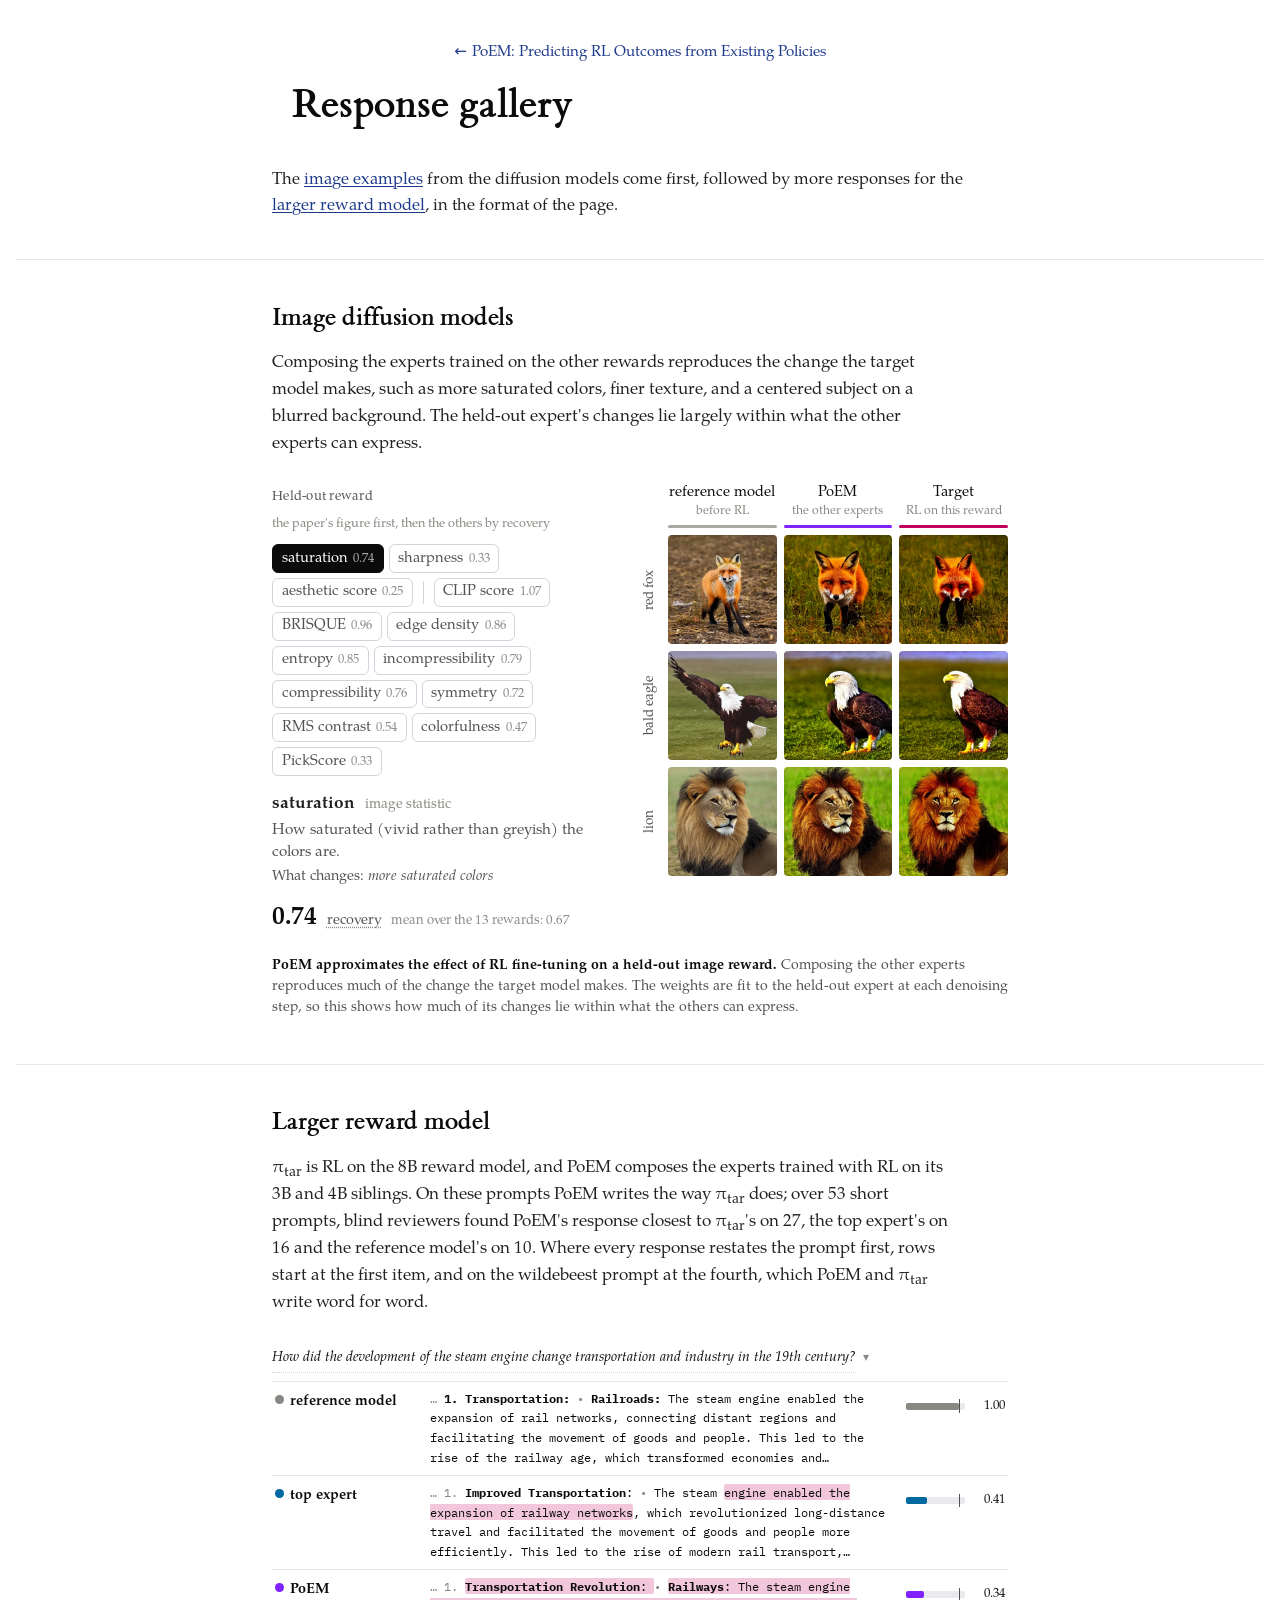
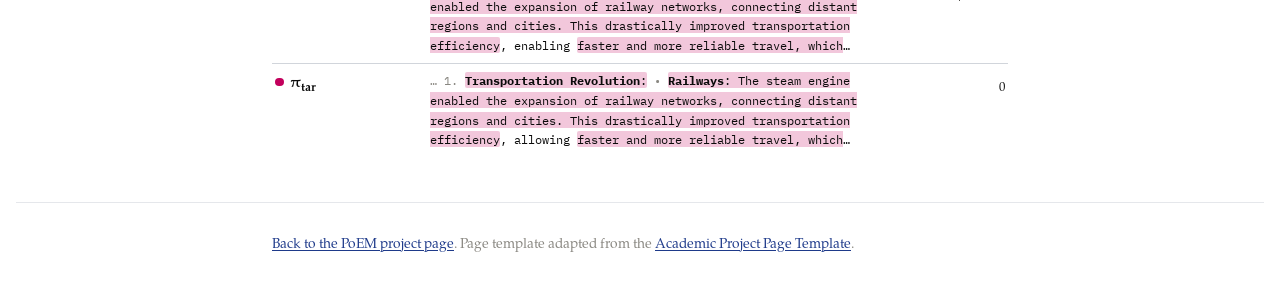
==== commit 6e3ce16b: "Gallery: show diffusion examples first; single gallery link - Move the image diffusion section above" ====
--- a/gallery.html
+++ b/gallery.html
@@ -6,6 +6,9 @@
 <meta charset="utf-8">
 <meta name="viewport" content="width=device-width, initial-scale=1, viewport-fit=cover">
 <title>PoEM response gallery</title>
+<link rel="icon" type="image/svg+xml" href="static/img/favicon.svg">
+<link rel="icon" type="image/x-icon" href="static/img/favicon.ico" sizes="any">
+<link rel="apple-touch-icon" href="static/img/apple-touch-icon.png">
 <meta name="description" content="More held-out responses from the PoEM paper, and the image diffusion examples.">
 <style>:root{color-scheme:light;padding-top:env(safe-area-inset-top,0px);padding-bottom:env(safe-area-inset-bottom,0px)}
 body{margin:0;font:14px system-ui,sans-serif}img{max-width:100%}[hidden]{display:none!important}</style>
@@ -30,21 +33,9 @@
   <p class="back"><a href="./">PoEM: Predicting RL Outcomes from Existing Policies</a></p>
   <h1>Response gallery</h1>
   <div class="tldr">
-    More responses for the larger reward model, in the format of the page. The <a href="#images">image examples</a> from the diffusion models follow.
+    The <a href="#images">image examples</a> from the diffusion models come first, followed by more responses for the <a href="#larger-rm">larger reward model</a>, in the format of the page.
   </div>
 </header>
-
-<section class="section" id="larger-rm">
-  <div class="measure">
-    <h2>Larger reward model</h2>
-    <div class="prose">
-      <p>π<sub>tar</sub> is RL on the 8B reward model, and PoEM composes the experts trained with RL on its 3B and 4B siblings. On these prompts PoEM writes the way π<sub>tar</sub> does; over 53 short prompts, blind reviewers found PoEM's response closest to π<sub>tar</sub>'s on 27, the top expert's on 16 and the reference model's on 10. Where every response restates the prompt first, rows start at the first item, and on the wildebeest prompt at the fourth, which PoEM and π<sub>tar</sub> write word for word.</p>
-    </div>
-  </div>
-  <figure class="band">
-    <div class="fig-body" data-component="lineup" data-src="static/data/lineup.json" data-set="gallery_bigrm"></div>
-  </figure>
-</section>
 
 <section class="section" id="images">
   <div class="measure">
@@ -56,6 +47,18 @@
   <figure class="band">
     <div class="fig-body" data-component="diffusion" data-src="static/data/diffusion.json"></div>
     <figcaption id="cap-diffusion"><b>PoEM approximates the effect of RL fine-tuning on a held&#8209;out image reward.</b> Composing the other experts reproduces much of the change the target model makes. The weights are fit to the held&#8209;out expert at each denoising step, so this shows how much of its changes lie within what the others can express.</figcaption>
+  </figure>
+</section>
+
+<section class="section" id="larger-rm">
+  <div class="measure">
+    <h2>Larger reward model</h2>
+    <div class="prose">
+      <p>π<sub>tar</sub> is RL on the 8B reward model, and PoEM composes the experts trained with RL on its 3B and 4B siblings. On these prompts PoEM writes the way π<sub>tar</sub> does; over 53 short prompts, blind reviewers found PoEM's response closest to π<sub>tar</sub>'s on 27, the top expert's on 16 and the reference model's on 10. Where every response restates the prompt first, rows start at the first item, and on the wildebeest prompt at the fourth, which PoEM and π<sub>tar</sub> write word for word.</p>
+    </div>
+  </div>
+  <figure class="band">
+    <div class="fig-body" data-component="lineup" data-src="static/data/lineup.json" data-set="gallery_bigrm"></div>
   </figure>
 </section>
 
